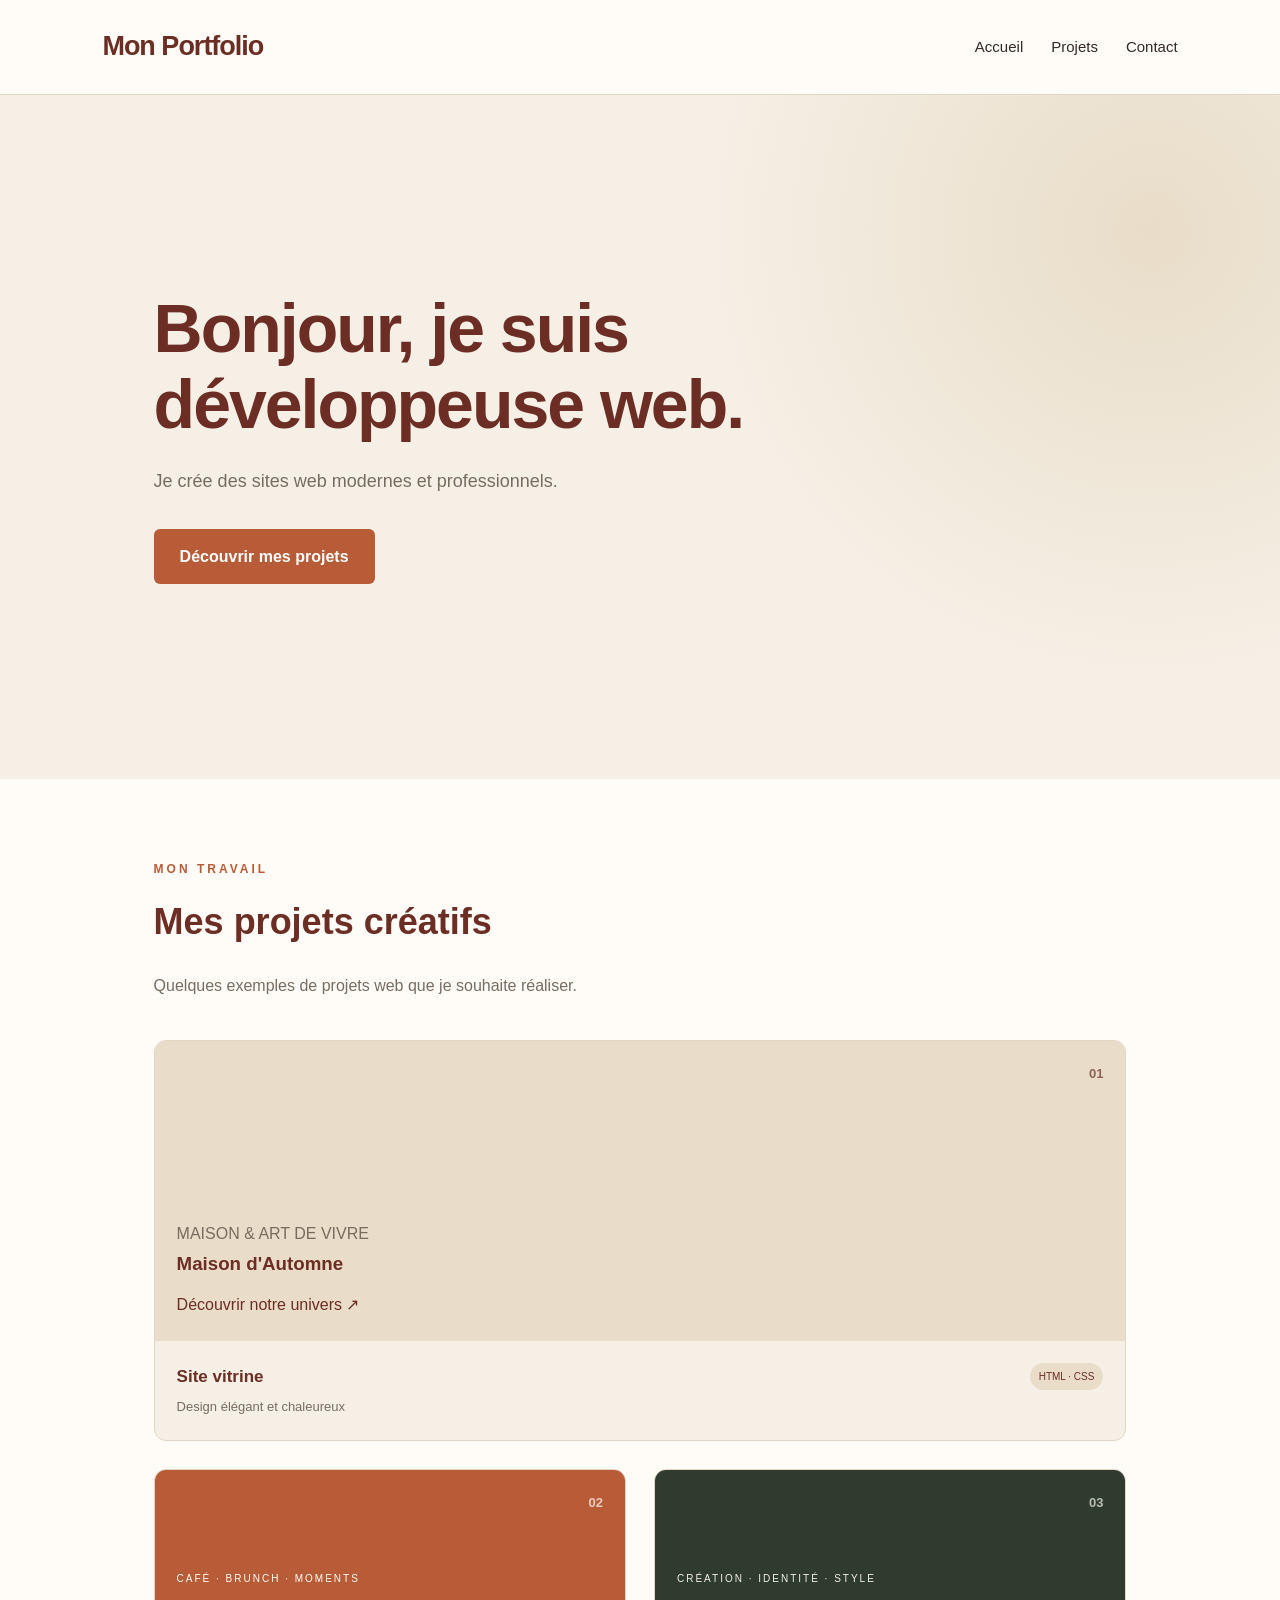
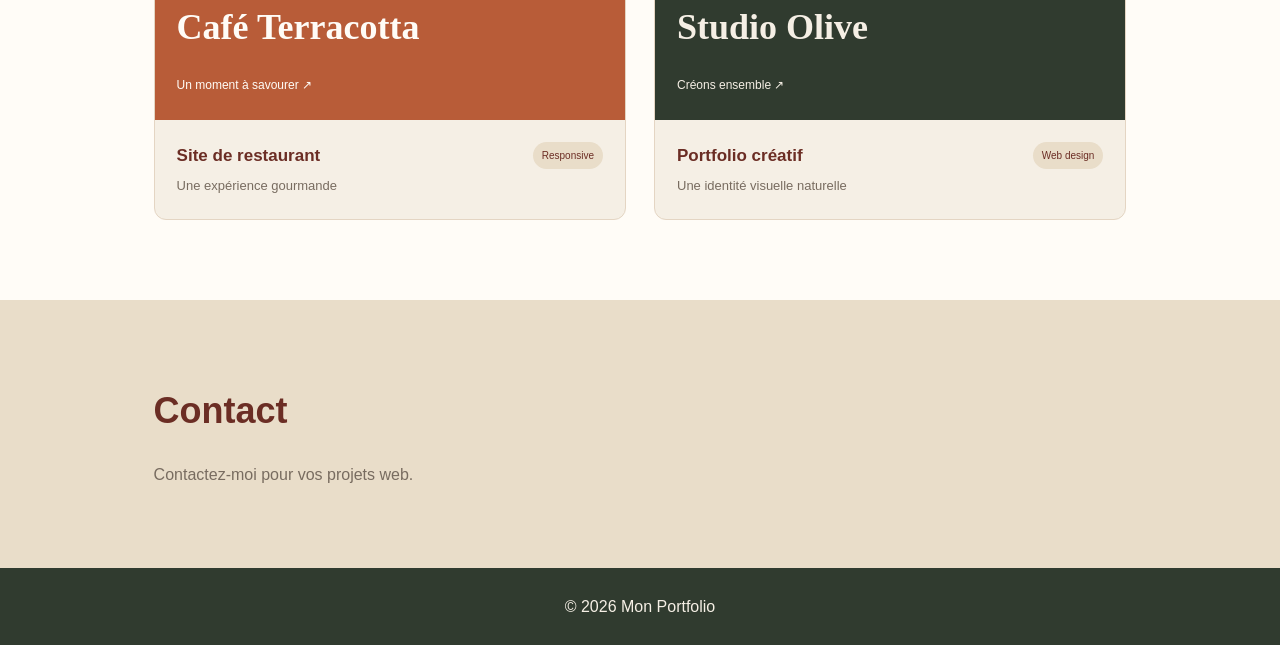
==== index.html @ 6161e45e "Add files via upload" ====
<!DOCTYPE html>
<html lang="fr">
<head>
    <meta charset="UTF-8">
    <meta name="viewport" content="width=device-width, initial-scale=1.0">
    <title>Mon Portfolio</title>
    <link rel="stylesheet" href="style.css">
</head>
<body>

   
<header>
    <h1>Mon Portfolio</h1>

    <button
        class="menu-toggle"
        id="menu-toggle"
        aria-label="Ouvrir le menu"
        aria-expanded="false"
        aria-controls="main-nav"
    >
        ☰
    </button>

    <nav id="main-nav">
        <a href="#accueil">Accueil</a>
        <a href="#projets">Projets</a>
        <a href="#contact">Contact</a>
    </nav>
</header>


    <main>
        <section id="accueil">
            <h2>Bonjour, je suis développeuse web.</h2>
            <p>Je crée des sites web modernes et professionnels.</p>
            <a href="#projets">Découvrir mes projets</a>
        </section>


<section id="projets">
    <div class="section-intro">
        <p class="eyebrow">MON TRAVAIL</p>
        <h2>Mes projets créatifs</h2>
        <p>Quelques exemples de projets web que je souhaite réaliser.</p>
    </div>

    <div class="projects-grid">

        <article class="project-card">
            <div class="project-visual visual-one">
                <span>01</span>
                <a href="maison-automne/maison.html" class="project-link">
                    <p>MAISON & ART DE VIVRE</p>
                    <h3>Maison d'Automne</h3>
                    <span>Découvrir notre univers ↗</span>
                </a>
            </div>
            <div class="project-info">
                <div>
                    <h3>Site vitrine</h3>
                    <p>Design élégant et chaleureux</p>
                </div>
                <span class="project-tag">HTML · CSS</span>
            </div>
        </article>

        <article class="project-card">
            <div class="project-visual visual-two">
                <span>02</span>
                <div class="visual-content">
                    <p>CAFÉ · BRUNCH · MOMENTS</p>
                    <h3>Café Terracotta</h3>
                    <span>Un moment à savourer ↗</span>
                </div>
            </div>
            <div class="project-info">
                <div>
                    <h3>Site de restaurant</h3>
                    <p>Une expérience gourmande</p>
                </div>
                <span class="project-tag">Responsive</span>
            </div>
        </article>

        <article class="project-card">
            <div class="project-visual visual-three">
                <span>03</span>
                <div class="visual-content">
                    <p>CRÉATION · IDENTITÉ · STYLE</p>
                    <h3>Studio Olive</h3>
                    <span>Créons ensemble ↗</span>
                </div>
            </div>
            <div class="project-info">
                <div>
                    <h3>Portfolio créatif</h3>
                    <p>Une identité visuelle naturelle</p>
                </div>
                <span class="project-tag">Web design</span>
            </div>
        </article>

    </div>
</section>


        <section id="contact">
            <h2>Contact</h2>
            <p>Contactez-moi pour vos projets web.</p>
        </section>
    </main>

    <footer>
        <p>© 2026 Mon Portfolio</p>
    </footer>

    <script src="script.js"></script>
</body>
</html>
---- style.css ----
/* Palette automnale : beige, terracotta, bordeaux, olive */

:root {
    --background: #F5EFE5;
    --surface: #FFFCF7;
    --primary: #6B2D24;
    --accent: #B85C38;
    --gold: #D9A441;
    --olive: #303B2F;
    --text: #342A25;
    --muted: #786C60;
}

* {
    margin: 0;
    padding: 0;
    box-sizing: border-box;
}

html {
    scroll-behavior: smooth;
}

body {
    font-family: "Segoe UI", Arial, sans-serif;
    background: var(--background);
    color: var(--text);
    line-height: 1.7;
}

/* Navigation */
header {
    display: flex;
    justify-content: space-between;
    align-items: center;
    padding: 24px 8%;
    background: var(--surface);
    border-bottom: 1px solid #E4D5C3;
}

header h1 {
    color: var(--primary);
    font-size: 27px;
    letter-spacing: -1px;
}

nav {
    display: flex;
    gap: 28px;
}

nav a {
    color: var(--text);
    text-decoration: none;
    font-size: 15px;
    transition: color 0.3s;
}

nav a:hover {
    color: var(--accent);
}

/* Accueil */
#accueil {
    min-height: 76vh;
    display: flex;
    flex-direction: column;
    justify-content: center;
    align-items: flex-start;
    padding: 90px 12%;
    background:
        radial-gradient(
            circle at 90% 20%,
            #E9DDC9 0,
            transparent 35%
        ),
        var(--background);
}

#accueil h2 {
    max-width: 750px;
    font-size: clamp(38px, 6vw, 68px);
    line-height: 1.12;
    letter-spacing: -2px;
    color: var(--primary);
    margin-bottom: 24px;
}

#accueil p {
    max-width: 540px;
    color: var(--muted);
    font-size: 18px;
    margin-bottom: 32px;
}

#accueil a {
    display: inline-block;
    padding: 14px 26px;
    border-radius: 6px;
    background: var(--accent);
    color: white;
    text-decoration: none;
    font-weight: 600;
    transition: 0.3s;
}

#accueil a:hover {
    background: var(--primary);
    transform: translateY(-2px);
}

/* Projets */
#projets {
    padding: 80px 12%;
    background: var(--surface);
}

#projets h2,
#contact h2 {
    color: var(--primary);
    font-size: 36px;
    margin-bottom: 20px;
}

#projets p,
#contact p {
    color: var(--muted);
}

/* Contact */
#contact {
    padding: 80px 12%;
    background: #E9DDC9;
}

/* Footer */
footer {
    text-align: center;
    padding: 25px;
    background: var(--olive);
    color: #F5EFE5;
}

/* Responsive mobile */
@media (max-width: 600px) {
    header {
        flex-direction: column;
        gap: 16px;
        padding: 20px;
    }

    nav {
        gap: 16px;
        flex-wrap: wrap;
        justify-content: center;
    }

    #accueil {
        min-height: 65vh;
        padding: 65px 7%;
    }

    #accueil h2 {
        letter-spacing: -1px;
    }

    #accueil p {
        font-size: 16px;
    }

    #projets,
    #contact {
        padding: 55px 7%;
    }
}

/* Introduction des projets */
.section-intro {
    margin-bottom: 40px;
}

.eyebrow {
    color: var(--accent) !important;
    font-size: 12px;
    font-weight: 700;
    letter-spacing: 3px;
    margin-bottom: 12px;
}

/* Grille des projets */
.projects-grid {
    display: grid;
    grid-template-columns: repeat(2, minmax(0, 1fr));
    gap: 28px;
}

.project-card {
    min-width: 0;
    background: var(--background);
    border: 1px solid #E4D5C3;
    border-radius: 12px;
    overflow: hidden;
    transition: transform 0.3s, box-shadow 0.3s;
}

.project-card:hover {
    transform: translateY(-6px);
    box-shadow: 0 15px 35px #6B2D2418;
}

/* Visuels décoratifs */
.project-visual {
    min-height: 250px;
    padding: 22px;
    display: flex;
    flex-direction: column;
    justify-content: space-between;
    position: relative;
    overflow: hidden;
}

.project-visual > span {
    align-self: flex-end;
    font-size: 13px;
    font-weight: 700;
    opacity: 0.7;
}

.visual-one {
    background: #E9DDC9;
    color: #6B2D24;
}

.visual-two {
    background: #B85C38;
    color: #FFFCF7;
}

.visual-three {
    background: #303B2F;
    color: #F5EFE5;
}

.visual-content {
    position: relative;
    z-index: 1;
}

.visual-content p {
    font-size: 10px;
    letter-spacing: 2px;
    margin-bottom: 10px;
    color: inherit !important;
}

.visual-content h3 {
    font-family: Georgia, serif;
    font-size: clamp(24px, 3vw, 36px);
    margin-bottom: 12px;
}

.visual-content > span {
    font-size: 12px;
}

/* Informations des projets */
.project-info {
    padding: 22px;
    display: flex;
    justify-content: space-between;
    align-items: flex-start;
    gap: 12px;
}

.project-info h3 {
    color: var(--primary);
    font-size: 17px;
    margin-bottom: 4px;
}

.project-info p {
    font-size: 13px;
}

.project-tag {
    background: #E9DDC9;
    color: var(--primary);
    border-radius: 20px;
    padding: 5px 9px;
    font-size: 10px;
    white-space: nowrap;
}

/* Adaptation mobile */
@media (max-width: 800px) {
    .projects-grid {
        grid-template-columns: 1fr;
    }

    .project-visual {
        min-height: 230px;
    }
}

@media (min-width: 801px) {
    .project-card:first-child {
        grid-column: 1 / -1;
    }

    .project-card:first-child .project-visual {
        min-height: 300px;
    }
}

/* Menu mobile */
.menu-toggle {
    display: none;
    background: var(--primary);
    color: white;
    border: none;
    border-radius: 6px;
    padding: 8px 12px;
    font-size: 22px;
    cursor: pointer;
}

@media (max-width: 600px) {
    header {
        position: relative;
        flex-direction: row;
        flex-wrap: wrap;
        justify-content: space-between;
    }

    .menu-toggle {
        display: block;
    }

    header nav {
        display: none;
        flex-direction: column;
        width: 100%;
        gap: 0;
    }

    header nav.open {
        display: flex;
    }

    header nav a {
        padding: 12px 0;
        border-top: 1px solid #E4D5C3;
    }
}

/* Animation des cartes */
.project-hidden {
    opacity: 0;
    transform: translateY(25px);
    transition: opacity 0.6s ease, transform 0.6s ease;
}

.project-visible {
    opacity: 1;
    transform: translateY(0);
}

/* Bouton retour en haut */
.back-to-top {
    position: fixed;
    bottom: 24px;
    right: 24px;
    width: 46px;
    height: 46px;
    border: none;
    border-radius: 50%;
    background: var(--primary);
    color: white;
    font-size: 25px;
    cursor: pointer;
    box-shadow: 0 4px 12px #342A2530;
    z-index: 100;
    transition: background 0.3s, transform 0.3s;
}

.back-to-top:hover {
    background: var(--accent);
    transform: translateY(-3px);
}

.back-to-top[hidden] {
    display: none;
}

/* Respecter les préférences d'accessibilité */
@media (prefers-reduced-motion: reduce) {
    html {
        scroll-behavior: auto;
    }

    .project-hidden,
    .project-visible,
    .project-card {
        transition: none;
        transform: none;
    }
}
.project-link {
    display: block;
    color: inherit;
    text-decoration: none;
}

.project-link h3 {
    margin-bottom: 12px;
}

.project-link:hover h3 {
    text-decoration: underline;
    text-underline-offset: 5px;
}
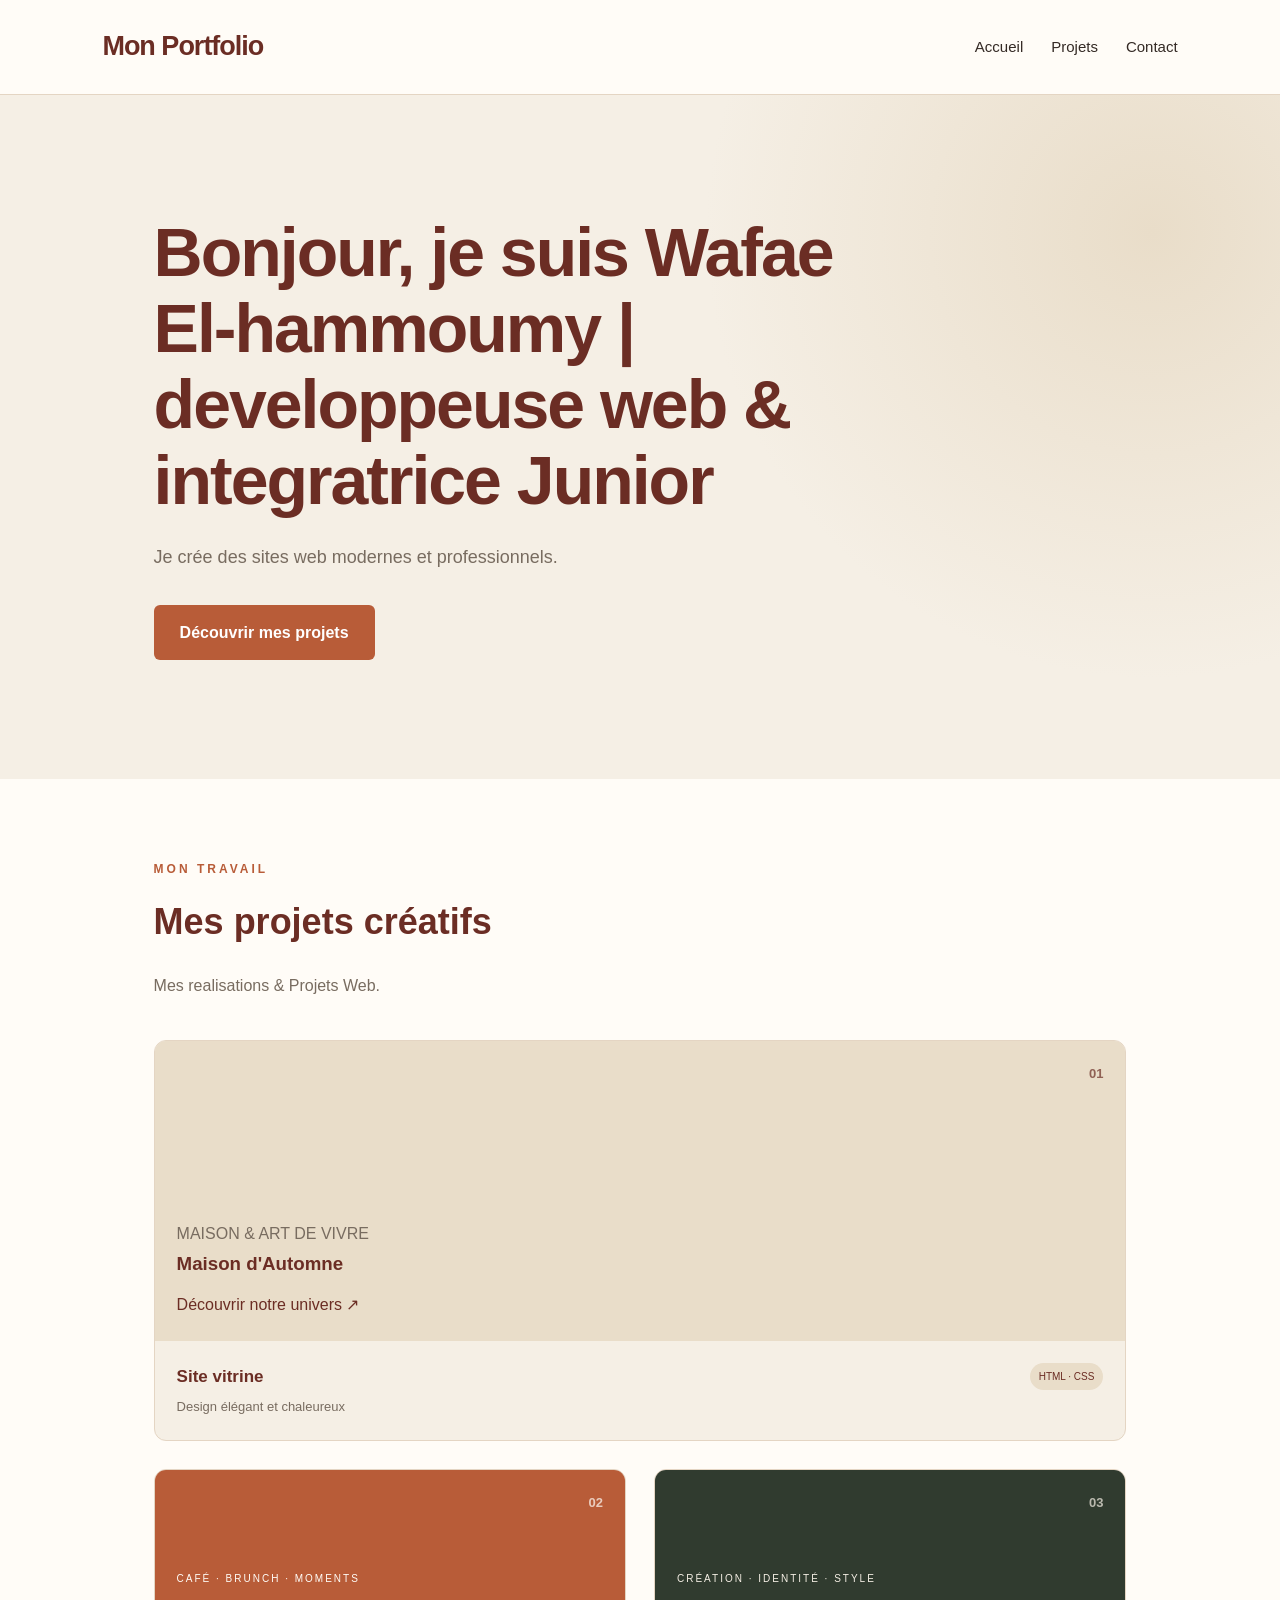
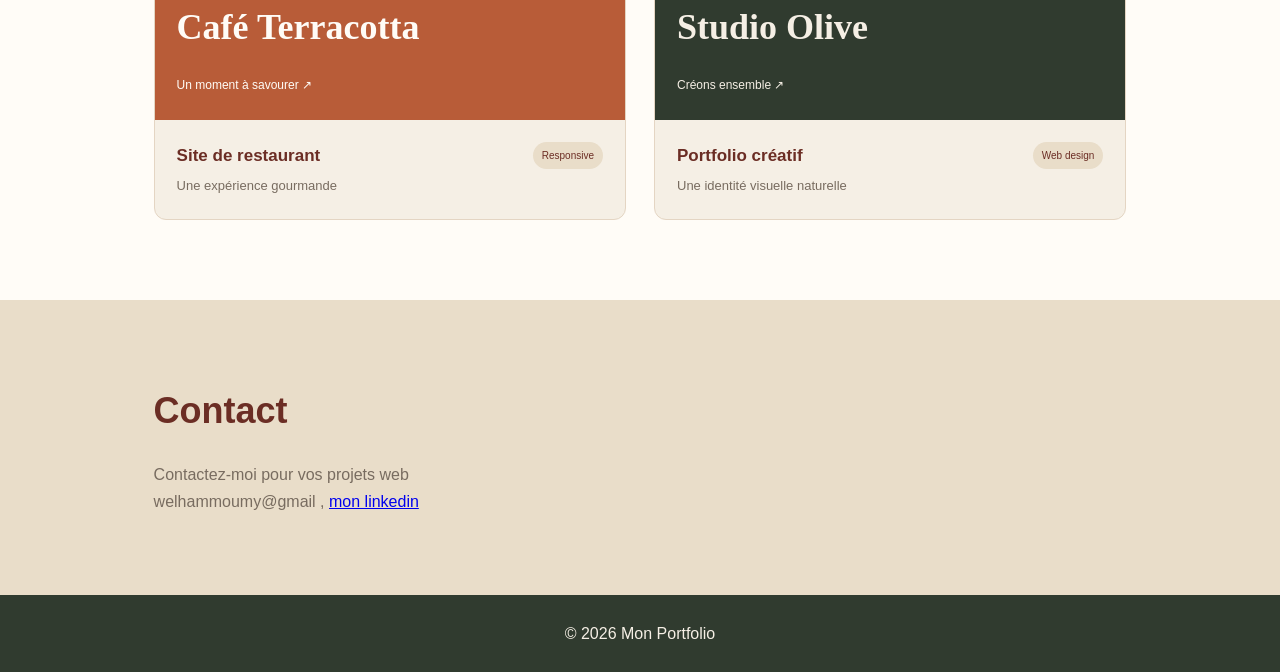
==== commit e7682401: "Update index.html" ====
--- a/index.html
+++ b/index.html
@@ -33,7 +33,7 @@
 
     <main>
         <section id="accueil">
-            <h2>Bonjour, je suis développeuse web.</h2>
+            <h2>Bonjour, je suis Wafae El-hammoumy | developpeuse web & integratrice Junior</h2>
             <p>Je crée des sites web modernes et professionnels.</p>
             <a href="#projets">Découvrir mes projets</a>
         </section>
@@ -43,7 +43,7 @@
     <div class="section-intro">
         <p class="eyebrow">MON TRAVAIL</p>
         <h2>Mes projets créatifs</h2>
-        <p>Quelques exemples de projets web que je souhaite réaliser.</p>
+        <p>Mes realisations & Projets Web.</p>
     </div>
 
     <div class="projects-grid">
@@ -51,7 +51,7 @@
         <article class="project-card">
             <div class="project-visual visual-one">
                 <span>01</span>
-                <a href="maison-automne/maison.html" class="project-link">
+                <a href="maison.html" class="project-link">
                     <p>MAISON & ART DE VIVRE</p>
                     <h3>Maison d'Automne</h3>
                     <span>Découvrir notre univers ↗</span>
@@ -108,7 +108,10 @@
 
         <section id="contact">
             <h2>Contact</h2>
-            <p>Contactez-moi pour vos projets web.</p>
+            <p>Contactez-moi pour vos projets web<br>
+                welhammoumy@gmail ,
+               <a href="https://www.linkedin.com/in/wafae-el-hammoumy-1aa045435"  >mon linkedin</a>
+            </p>
         </section>
     </main>
 
